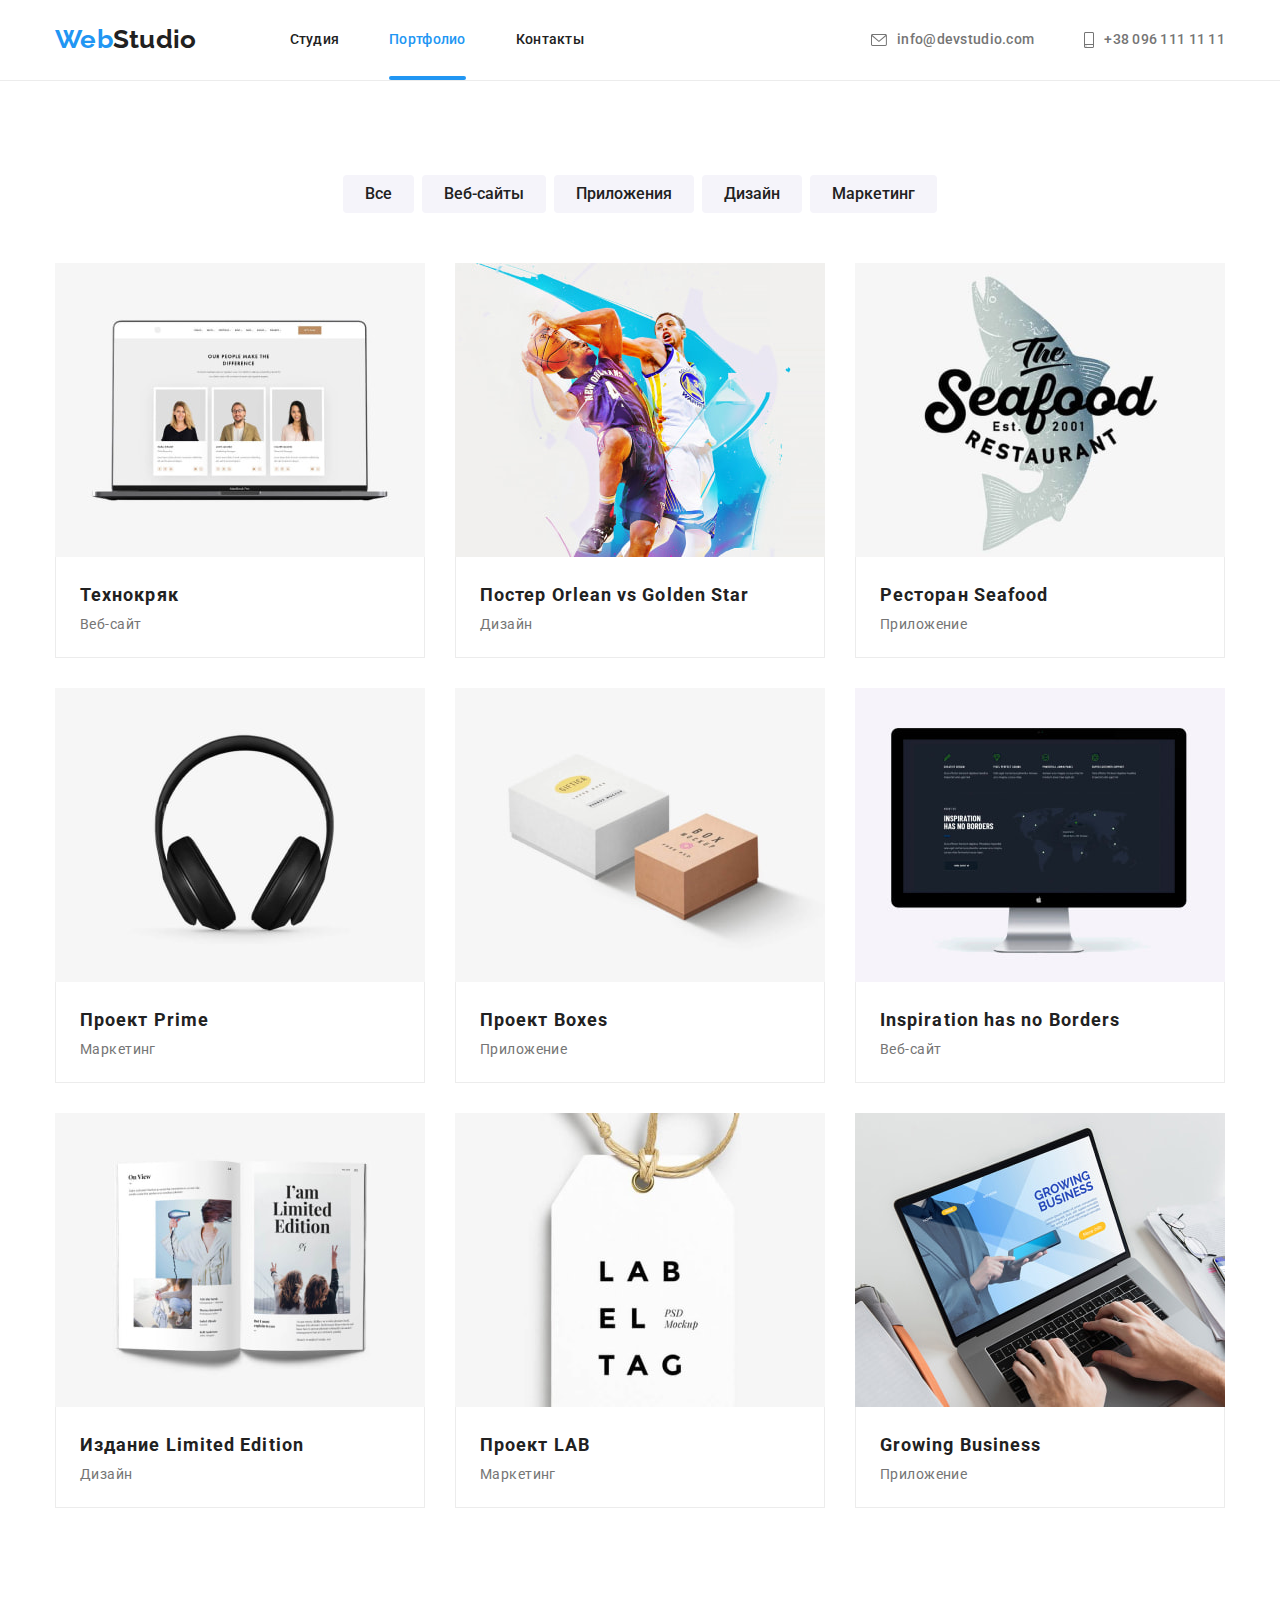
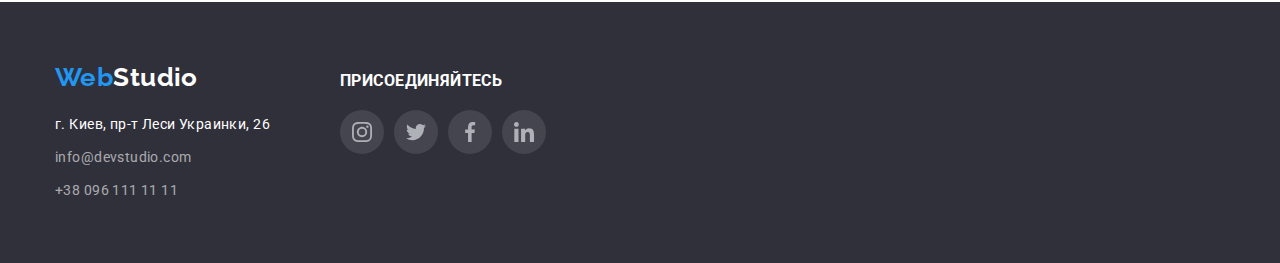
==== portfolio.html @ 41414806 "первоначальная фиксация" ====
<!DOCTYPE html>
<html lang="ru">
  <head>
    <meta charset="UTF-8" />
    <meta http-equiv="X-UA-Compatible" content="IE=edge" />
    <meta name="viewport" content="width=device-width, initial-scale=1.0" />
    <title>Студия</title>
    <!-- шрифты -->
    <link rel="preconnect" href="https://fonts.googleapis.com" />
    <link rel="preconnect" href="https://fonts.gstatic.com" crossorigin />
    <link
      href="https://fonts.googleapis.com/css2?family=Raleway:wght@700&family=Roboto:ital,wght@0,400;0,500;0,700;1,900&display=swap"
      rel="stylesheet"
    />
    <!-- нормализатор -->
    <link
      rel="stylesheet"
      href="https://cdn.jsdelivr.net/npm/modern-normalize@1.1.0/modern-normalize.min.css"
    />
    <!-- css  -->
    <link rel="stylesheet" href="./css/styles.css" />
  </head>
  <body>
    <header class="header">
      <div class="container header-container">
        <!--Основная навигация-->
        <a href="" class="header-link logo"
          >Web<span class="logo-primary">Studio</span></a
        >

        <nav>
          <!--Ссылки на другие страницы или секции текущей страницы -->
          <ul class="header-nav-site list">
            <li class="header-nav">
              <a class="header-link link effect" href="./index.html">Студия</a>
            </li>
            <li class="header-nav">
              <a class="header-link link current effect" href="./portfolio.html"
                >Портфолио</a
              >
            </li>
            <li class="header-nav">
              <a class="header-link link effect" href="">Контакты</a>
            </li>
          </ul>
        </nav>

        <ul class="header-contact-site list">
          <li class="header-contact">
            <a href="mailto:info@devstudio.com" class="header-link link">
              <svg class="icon-contact" width="16" height="12">
                <use href="/images/symbol-defs-all.svg#icon-envelope"></use>
              </svg>
              info@devstudio.com
            </a>
          </li>
          <li class="header-contact">
            <a href="tel:+380961111111" class="header-link link">
              <svg class="icon-contact" width="10" height="16">
                <use href="/images/symbol-defs-all.svg#icon-smartphone"></use>
              </svg>
              +38 096 111 11 11
            </a>
          </li>
        </ul>
      </div>
    </header>

    <main>
      <h1 class="portfolio">Портфолио</h1>

      <!--Фильтр на странице списком кнопок-->
      <section class="portfolio-benefits">
        <div class="container">
          <ul class="portfolio-btn-filter list">
            <li class="portfolio-btn-wrapper">
              <button type="button" class="portfolio-btn">Все</button>
            </li>
            <li class="portfolio-btn-wrapper">
              <button type="button" class="portfolio-btn">Веб-сайты</button>
            </li>
            <li class="portfolio-btn-wrapper">
              <button type="button" class="portfolio-btn">Приложения</button>
            </li>
            <li class="portfolio-btn-wrapper">
              <button type="button" class="portfolio-btn">Дизайн</button>
            </li>
            <li class="portfolio-btn-wrapper">
              <button type="button" class="portfolio-btn">Маркетинг</button>
            </li>
          </ul>

          <!--Примеры работ-->
          <h2 hidden>Примеры работ</h2>
          <ul class="portfolio-benefits-wrapper list">
            <li class="portfolio-exemple">
             <!--test overlay--> 
                <div class="portfolio-tumb">
              <a href="" class="portfolio-shadows link">
                  <div class="portfolio-box">
                <img
                  class="img"
                  src="./images/portfolio1.jpg"
                  alt="3 карточки с людьми на мониторе ноутбука"
                  width="370"
                  height="294"
                />
                  <div class="portfolio-box-text"><p class="cards-overlay">Ресурс предлагает комплексные предложения с разным уровнем функционала и сервисов. Все это позволит посетителю получить
                  исчерпывающие сведения о компании или частном лице.</p></div>
              </div>
                  
               <div class="portfolio-benefits-cards">
                  <h3 class="portfolio-benefits-title">Технокряк</h3>
                  <p class="portfolio-benefits-txt">Веб-сайт</p>
                </div>
              </a>
            </div>
            </li>
            <!--and test--> 
            <li class="portfolio-exemple">
              <div class="portfolio-tumb">
              <a href="" class="portfolio-shadows link">
                <div class="portfolio-box">
                <img
                  class="img"
                  src="./images/portfolio2.jpg"
                  alt="Два баскетболиста с мячем"
                  width="370"
                  height="294"
                />
                <div class="portfolio-box-text">
                  <p class="cards-overlay">Ресурс предлагает комплексные предложения с разным уровнем функционала и сервисов. Все это
                    позволит посетителю получить
                    исчерпывающие сведения о компании или частном лице.</p>
                </div>
                </div>
                <div class="portfolio-benefits-cards">
                  <h3 class="portfolio-benefits-title">
                    Постер <span lang="en"> Orlean vs Golden Star</span>
                  </h3>
                  <p class="portfolio-benefits-txt">Дизайн</p>
                </div>
              </a>
              </div>
            </li>
            <li class="portfolio-exemple"><div class="portfolio-tumb">
              <a href="" class="portfolio-shadows link">
                <div class="portfolio-box">
                <img
                  class="img"
                  src="./images/portfolio3.jpg"
                  alt="Постер ресторана"
                  width="370"
                  height="294"
                />
                <div class="portfolio-box-text">
                  <p class="cards-overlay">Ресурс предлагает комплексные предложения с разным уровнем функционала и сервисов. Все это
                    позволит посетителю получить
                    исчерпывающие сведения о компании или частном лице.</p>
                </div>
                </div>
                <div class="portfolio-benefits-cards">
                  <h3 class="portfolio-benefits-title">
                    Ресторан <span lang="en">Seafood</span>
                  </h3>
                  <p class="portfolio-benefits-txt">Приложение</p>
                </div>
              </a>
              </div>
            </li>
            <li class="portfolio-exemple">
              <div class="portfolio-tumb">
              <a href="" class="portfolio-shadows link">
                <div class="portfolio-box">
                <img
                  class="img"
                  src="./images/portfolio4.jpg"
                  alt="Наушники"
                  width="370"
                  height="294"
                />
                <div class="portfolio-box-text">
                  <p class="cards-overlay">Ресурс предлагает комплексные предложения с разным уровнем функционала и сервисов. Все это
                    позволит посетителю получить
                    исчерпывающие сведения о компании или частном лице.</p>
                </div>
                </div>
                <div class="portfolio-benefits-cards">
                  <h3 class="portfolio-benefits-title">
                    Проект <span lang="en">Prime</span>
                  </h3>
                  <p class="portfolio-benefits-txt">Маркетинг</p>
                </div>
              </a>
              </div>
            </li>
            <li class="portfolio-exemple">
              <div class="portfolio-tumb">
              <a href="" class="portfolio-shadows link">
                <div class="portfolio-box">
                <img
                  class="img"
                  src="./images/portfolio5.jpg"
                  alt="Две коробочки"
                  width="370"
                  height="294"
                />
                <div class="portfolio-box-text">
                  <p class="cards-overlay">Ресурс предлагает комплексные предложения с разным уровнем функционала и сервисов. Все это
                    позволит посетителю получить
                    исчерпывающие сведения о компании или частном лице.</p></div>
                </div>
                
                <div class="portfolio-benefits-cards">
                  <h3 class="portfolio-benefits-title">
                    Проект <span lang="en">Boxes</span>
                  </h3>
                  <p class="portfolio-benefits-txt">Приложение</p>
                </div>
              </a>
              </div>
            </li>
            <li class="portfolio-exemple">
              <div class="portfolio-tumb">
              <a href="" class="portfolio-shadows link">
                <div class="portfolio-box">
                <img
                  class="img"
                  src="./images/portfolio6.jpg"
                  alt="Изображение на мониторе"
                  width="370"
                  height="294"
                />
                <div class="portfolio-box-text">
                  <p class="cards-overlay">Ресурс предлагает комплексные предложения с разным уровнем функционала и сервисов. Все это
                    позволит посетителю получить
                    исчерпывающие сведения о компании или частном лице.</p></div>
                </div>
                
                <div class="portfolio-benefits-cards">
                  <h3 class="portfolio-benefits-title">
                    <span lang="eu">Inspiration has no Borders</span>
                  </h3>
                  <p class="portfolio-benefits-txt">Веб-сайт</p>
                </div>
              </a>
              </div>
            </li>
            <li class="portfolio-exemple">
              <div class="portfolio-tumb">
              <a href="" class="portfolio-shadows link">
                <div class="portfolio-box">
                <img
                  class="img"
                  src="./images/portfolio7.jpg"
                  alt="Открытый журнал"
                  width="370"
                  height="294"
                />
                <div class="portfolio-box-text">
                  <p class="cards-overlay">Ресурс предлагает комплексные предложения с разным уровнем функционала и сервисов. Все это
                    позволит посетителю получить
                    исчерпывающие сведения о компании или частном лице.</p></div>
                </div>
                
                <div class="portfolio-benefits-cards">
                  <h3 class="portfolio-benefits-title">
                    Издание <span lang="en">Limited Edition</span>
                  </h3>
                  <p class="portfolio-benefits-txt">Дизайн</p>
                </div>
              </a>
              </div>
            </li>
            <li class="portfolio-exemple">
              <div class="portfolio-tumb">
              <a href="" class="portfolio-shadows link">
                <div class="portfolio-box">
                <img
                  class="img"
                  src="./images/portfolio8.jpg"
                  alt="Бирка с надписью"
                  width="370"
                  height="294"
                />
                <div class="portfolio-box-text">
                  <p class="cards-overlay">Ресурс предлагает комплексные предложения с разным уровнем функционала и сервисов. Все это
                    позволит посетителю получить
                    исчерпывающие сведения о компании или частном лице.</p></div>
                </div>
               
                <div class="portfolio-benefits-cards">
                  <h3 class="portfolio-benefits-title">
                    Проект <span lang="en">LAB</span>
                  </h3>
                  <p class="portfolio-benefits-txt">Маркетинг</p>
                </div>
              </a>
              </div>
            </li>
            <li class="portfolio-exemple">
              <div class="portfolio-tumb">
              <a href="" class="portfolio-shadows link">
                <div class="portfolio-box">
                <img
                  class="img"
                  src="./images/portfolio9.jpg"
                  alt="Открытый ноутбук с приложением Growing Business"
                  width="370"
                  height="294"
                />
                <div class="portfolio-box-text">
                  <p class="cards-overlay">Ресурс предлагает комплексные предложения с разным уровнем функционала и сервисов. Все это
                    позволит посетителю получить
                    исчерпывающие сведения о компании или частном лице.</p>
                </div>
                </div>
                <div class="portfolio-benefits-cards">
                  <h3 class="portfolio-benefits-title">
                    <span lang="en">Growing Business</span>
                  </h3>
                  <p class="portfolio-benefits-txt">Приложение</p>
                </div>
              </a>
              </div>
            </li>
          </ul>
        </div>
      </section>
    </main>
    <!--Футер-->
    <footer class="footer">
      <div class="container list-footer">
        <div class="footer-wrapper">
          <!--Логотип адрес-->
          <a href="" class="logo footer-logo-wrapper"
            >Web<span class="logo-secondary">Studio</span>
          </a>
          <address class="footer-adress">
            г. Киев, пр-т Леси Украинки, 26
          </address>
          <!--Мыло телефон-->
          <ul class="footer-contact list">
            <li class="footer-contact-wrapper">
              <a href="mailto:info@devstudio.com" class="link"
                >info@devstudio.com</a
              >
            </li>
            <li class="footer-contact-wrapper">
              <a href="tel:+380961111111" class="link">+38 096 111 11 11</a>
            </li>
          </ul>
        </div>
        <div class="footer-wrapper-icon">
          <h3 class="footer-title">присоединяйтесь</h3>
          <ul class="items list">
            <li class="items-item">
              <a class="items-link link" href=""
                ><svg class="items-icon" width="20px" height="20px">
                  <use href="./images/symbol-defs-all.svg#icon-instagram"></use>
                </svg>
              </a>
            </li>
            <li class="items-item">
              <a class="items-link link" href=""
                ><svg class="items-icon" width="20px" height="20px">
                  <use href="./images/symbol-defs-all.svg#icon-twitter"></use>
                </svg>
              </a>
            </li>
            <li class="items-item">
              <a class="items-link link" href=""
                ><svg class="items-icon" width="20px" height="20px">
                  <use href="./images/symbol-defs-all.svg#icon-facebook"></use>
                </svg>
              </a>
            </li>
            <li class="items-item">
              <a class="items-link link" href=""
                ><svg class="items-icon" width="20px" height="20px">
                  <use href="./images/symbol-defs-all.svg#icon-linkedin"></use>
                </svg>
              </a>
            </li>
          </ul>
        </div>
      </div>
    </footer>
  </body>
</html>
---- css/styles.css ----
/* палитра цветов */
:root {
  --accent-color: #2196f3;
  --accent-color-hover: #188ce8;
  --color-background-overlay: rgba(33, 150, 243, 0.9);
  --title-color: #212121;
  --hero-overlay: rgba(47, 48, 58, 0.4);
  --txt-color: #757575;
  --header-bg: #c4c4c4;
  --header-hero-color: #fff;
  --header-line-color: #ececec;
  --background-hero-footer: #2f303a;
  --background-btn-filter: #f5f4fa;
  --icon-items-color: #afb1b8;
  --footer-contact: rgba(255, 255, 255, 0.6);
  --footer-bg-icon: rgba(255, 255, 255, 0.1);
  --animation: 250ms cubic-bezier(0.4, 0, 0.2, 1);
  --box-shadow-btn: 0px 3px 1px rgba(0, 0, 0, 0.1),
    0px 1px 2px rgba(0, 0, 0, 0.08), 0px 2px 2px rgba(0, 0, 0, 0.12);
  --box-shadow-cards: 0px 1px 1px rgba(0, 0, 0, 0.12),
    0px 4px 4px rgba(0, 0, 0, 0.06), 1px 4px 6px rgba(0, 0, 0, 0.16);
}

body {
  color: var(--txt-color);
  font-family: roboto, sans-serif;
  font-size: 14px;
  line-height: 1.71;
  letter-spacing: 0.03em;
}

/* правильное скрытие заголовка */
.portfolio,
.hidden-h {
  position: absolute;
  width: 1px;
  height: 1px;
  margin: -1px;
  border: 0;
  padding: 0;

  white-space: nowrap;
  clip-path: inset(100%);
  clip: rect(0 0 0 0);
  overflow: hidden;
}

/* сброс стилей для ссылок */
.link {
  text-decoration: none;
  color: inherit;
}

/* скрытие маркера списка, сброс отступов для списков */
.list {
  list-style: none;
}

/* сброс для заголовков */
h1,
h2,
h3,
h4,
h5,
h6,
p,
ul {
  margin-top: 0;
  margin-bottom: 0;
}
ul {
  padding-inline-start: 0px;
}

h1 :last-child,
h2 :last-child,
h3 :last-child,
h4 :last-child,
p :last-child {
  margin-bottom: 0;
}

/* делаем картинки из строчных в блочные
заполнение 100% */
img {
  display: block;
  max-width: 100%;
}

.container {
  width: 1200px;
  padding-left: 15px;
  padding-right: 15px;
  margin-right: auto;
  margin-left: auto;
}

/* размеры шрифта навигация контакты */
.header {
  font-weight: 500;
  letter-spacing: 0.02em;

  border-bottom: 1px solid var(--header-line-color);
}

.header-container {
  display: flex;
  align-items: center;
}

.header-contact-site {
  display: flex;
  align-items: center;
  margin-left: auto;
}
/* расстояние между мылом и тел */
.header-contact {
  margin-right: 50px;
}

/* растояние между иконками и kонтаkтами
 цвет иконки */
.icon-contact {
  margin-right: 10px;
  fill: currentColor;
}

.header-contact:last-child,
.header-nav:last-child {
  margin: 0;
}

/* увеличение кликкабельной области */
.header-link {
  padding-top: 24px;
  padding-bottom: 25px;

  /* test */
  /* border-bottom: 5px solid #f44336; */
}
/* мыло тел в строку */
.header-link.link {
  display: flex;
  align-items: center;
  /* компенсация падинга навигации футер */
  padding-top: 28px;
  padding-bottom: 28px;
}

.header-nav {
  margin-right: 50px;
  position: relative;
}

.header-nav-site {
  display: flex;
}

.header-nav-site .link {
  color: var(--title-color);
  /* переход */
  transition: color var(--animation);
}

.header-nav-site a:hover,
.header-nav-site a:focus {
  color: var(--accent-color);
}

/* полоска в хедере */
.effect {
  position: relative;
}

.effect::after {
  content: "";
  width: 100%;
  height: 4px;
  position: absolute;
  bottom: 0px;
  background: var(--accent-color);
  border-radius: 2px;
  /* переход */
  transform: scaleX(0);
  transition: var(--animation);
}

.effect:hover::after {
  transform: scaleX(1);
}
/* текущаяя страница в хедере цвет */
.link.current {
  color: var(--accent-color);
}

/* текущаяя страница полоска в хедере */
.effect.link.current::after {
  transform: scaleX(1);
}

.header-contact a.link {
  color: var(--txt-color);
  /* переход */
  transition: color var(--animation);
}

.header-contact a:hover,
.header-contact a:focus {
  color: var(--accent-color);
}

.logo {
  color: var(--accent-color);
  text-decoration: none;
  font-family: Raleway;
  font-weight: 700;
  font-size: 26px;
  line-height: 1.19;

  margin-right: 93px;
}

.logo-secondary {
  color: var(--header-hero-color);
}

.logo-primary {
  color: var(--title-color);
}

.hero {
  max-width: 1600px;
  background-color: var(--header-bg);
  background-repeat: no-repeat;
  background-position: center;
  background-image: radial-gradient(
      at center,
      var(--hero-overlay),
      var(--hero-overlay)
    ),
    url(../images/img-hero.jpg);

  color: var(--header-hero-color);

  padding-top: 200px;
  padding-bottom: 200px;
  text-align: center;
  margin-left: auto;
  margin-right: auto;
}

.hero-title {
  font-weight: 900;
  font-size: 44px;
  line-height: 1.36;
  letter-spacing: 0.06em;
  text-transform: uppercase;

  margin-bottom: 30px;
}

.hero-button-btn {
  background: var(--accent-color);
  color: var(--header-hero-color);
  font-family: inherit;
  font-weight: 700;
  font-size: 16px;
  line-height: 1.87;

  padding: 10px 32px;
  align-items: center;
  text-align: center;
  letter-spacing: 0.06em;
  cursor: pointer;
  border: none;
  box-shadow: 0px 4px 4px rgba(0, 0, 0, 0.15);
  border-radius: 4px;
}

.hero-button-btn:hover,
.hero-button-btn:focus {
  background: var(--accent-color-hover);
}

.hero-button-btn:active {
  box-shadow: inset 0px 4px 4px rgba(0, 0, 0, 0.15);
}

.benefits-title {
  font-weight: 700;
  line-height: 1.14;
  text-transform: uppercase;
  color: var(--title-color);

  margin-bottom: 10px;
}

.benefits {
  padding-top: 94px;
}
/* размещение иконок герой*/
.benefits-wrapper,
.clients-wrapper {
  display: flex;
}

.benefits-wrapper-benefits {
  margin-bottom: 30px;
  display: flex;
  min-height: 120px;
  justify-content: center;
  align-items: center;

  background-color: var(--background-btn-filter);
  border-radius: 4px;
}

/* отступ между колонами */
.benefits-column {
  margin-right: 30px;
}

/* выбор крайних элементов */
.benefits-column:last-child {
  margin-right: 0;
}

.userpic {
  background-color: var(--background-btn-filter);

  padding-top: 94px;
  padding-bottom: 94px;
}

.userpic-line {
  display: flex;
}

.userpic-wrapper:first-child {
  margin: 0;
}

.userpic-wrapper {
  margin-left: 30px;
  background-color: var(--header-hero-color);

  box-shadow: 0px 1px 3px rgba(0, 0, 0, 0.12), 0px 1px 1px rgba(0, 0, 0, 0.14),
    0px 2px 1px rgba(0, 0, 0, 0.2);
  border-radius: 0px 0px 4px 4px;
}

.userpic-name {
  font-weight: 500;
  font-size: 16px;
  line-height: 1.19;
  color: var(--title-color);

  text-align: center;
}

.userpic-wrapper-txt {
  padding-top: 30px;
  padding-bottom: 30px;
}

.userpic-txt {
  text-align: center;
  margin-bottom: 16px;
}

.h2-title {
  font-weight: 700;
  font-size: 36px;
  line-height: 1.17;
  text-align: center;
  color: var(--title-color);

  margin-bottom: 50px;
}
/* блок иконки соцсетей */
/* позицианирование иконок */
.items {
  display: flex;
  justify-content: center;
}
/* иконки блочные, размеры их */
.items-item {
  height: 44px;
  width: 44px;
  margin-right: 10px;
}

/* убираем крайний отступ */
.items-item:last-child {
  margin-right: 0;
}

/* центрирование иконок */
.items-link {
  display: flex;
  border-radius: 50%;
  background-color: var(--header-hero-color);
  height: inherit;
  align-items: center;
  justify-content: center;
  fill: var(--icon-items-color);
  /* переход */
  transition: color var(--animation), background-color var(--animation);
}
/* форматирование для футера */
.footer .items-link {
  background-color: var(--footer-bg-icon);
  /* переход */
  transition: color var(--animation), background-color var(--animation);
}

/* изменение цвета иконок */
.items-link:hover,
.items-link:focus {
  background-color: var(--accent-color);
  color: var(--header-hero-color);
  fill: currentColor;
}
/* конец блока иконок соцсетей */

.clients {
  padding-top: 94px;
  padding-bottom: 94px;
}

/* иконки блочные, размеры их */
.clients-list {
  width: 170px;
  height: 92px;
}

/* размещение иконок наши клиенты */
.clients-wrapper {
  fill: var(--icon-items-color);
  justify-content: space-between;
}

/* иконки блочные, расположение их */
.clients-item {
  display: flex;
  align-items: center;
  justify-content: center;
  width: 100%;
  height: 100%;

  fill: var(--icon-items-color);
  border: 1px solid #afb1b8;
  box-sizing: border-box;
  border-radius: 4px;
  /* переход */
  transition: fill var(--animation), border var(--animation);
}

.clients-item:hover,
.clients-item:focus {
  background-color: var(--header-hero-color);
  color: var(--accent-color);
  border: var(--accent-color) 1px solid;
  fill: currentColor;
}

.example {
  padding-top: 94px;
  padding-bottom: 94px;
}

.example-wrapper {
  display: flex;
}

.exemple-img:first-child {
  margin: 0;
}

.exemple-img {
  margin-left: 30px;
}

.footer {
  background-color: var(--background-hero-footer);
  color: var(--header-hero-color);

  padding-top: 60px;
  padding-bottom: 60px;
}

.footer-adress {
  font-style: normal;
  margin-bottom: 9px;
}

.footer-contact a.link {
  color: var(--footer-contact);
  transition: color var(--animation);
}

.footer-contact a.link:hover,
.footer-contact a.link:focus {
  color: var(--accent-color);
}

.footer-contact-wrapper:last-child {
  margin: 0;
}

.footer-contact-wrapper {
  margin-bottom: 9px;
}

.footer-logo-wrapper {
  display: inline-block;
  margin-bottom: 20px;
  margin-right: 0;
}

.footer-title {
  font-weight: 700;
  line-height: 1.14;
  text-transform: uppercase;
  color: var(--header-hero-color);

  margin-bottom: 20px;
}

.list-footer.container {
  display: flex;
  align-items: baseline;
}

.footer-wrapper-icon {
  margin-left: 70px;
}

.portfolio-btn {
  background: var(--background-btn-filter);
  font-family: inherit;
  font-weight: 500;
  font-size: 16px;
  line-height: 1.63;
  text-align: center;
  color: var(--title-color);
  cursor: pointer;

  border: none;
  border-radius: 4px;
  padding-top: 6px;
  padding-right: 22px;
  padding-bottom: 6px;
  padding-left: 22px;
  /* переход */
  transition: color var(--animation), background var(--animation),
    box-shadow var(--animation);
}

.portfolio-benefits {
  padding-top: 94px;
  padding-bottom: 94px;
}

.portfolio-btn-filter {
  display: flex;
  justify-content: center;
  padding: 0;
  margin-bottom: 50px;
}

.portfolio-btn-wrapper {
  margin-left: 8px;
}

.portfolio-btn-wrapper:first-child {
  margin-left: 0;
}

.portfolio-benefits-wrapper {
  display: flex;
  flex-wrap: wrap;
  padding: 0;
}

.portfolio-btn:hover,
.portfolio-btn:focus {
  background: var(--accent-color);
  color: var(--header-hero-color);
  /* shadow-middle */
  box-shadow: var(--box-shadow-btn);
  border-radius: 4px;
}

.portfolio-benefits-cards {
  padding: 20px 24px;
  border-left: 1px solid var(--header-line-color);
  border-bottom: 1px solid var(--header-line-color);
  border-right: 1px solid var(--header-line-color);
}

.portfolio-benefits-title {
  font-weight: 700;
  font-size: 18px;
  line-height: 2;
  letter-spacing: 0.06em;
  color: var(--title-color);
}

.portfolio-exemple {
  margin-right: 30px;
  margin-bottom: 30px;
}

/* тень на карточке */
.portfolio-shadows:hover,
.portfolio-shadows:focus {
  display: block;
  box-shadow: var(--box-shadow-cards);
  /* переход */
  transition: box-shadow var(--animation);
}

.portfolio-exemple:nth-child(3n) {
  margin-right: 0;
}

.portfolio-exemple:nth-last-child(-n + 3) {
  margin-bottom: 0;
}
/* test overlay */
.portfolio-box {
  position: relative;
  /* обрезка за карочкой */
  overflow: hidden;
}

.portfolio-box::before {
  position: absolute;
  content: "";
  width: 100%;
  height: 100%;
  transform: translateY(101%);
  background: var(--color-background-overlay);
  /* анимация */
  transition: var(--animation);
}

/* анимация при ховере */
.portfolio-exemple:hover .portfolio-box::before,
.portfolio-exemple:hover .portfolio-box-text {
  transform: translateY(0%);
}

/* контейнер для текста на карточке */
.portfolio-box-text {
  content: "";
  position: absolute;
  width: 100%;
  height: 100%;
  top: 0%;
  left: 0%;
  transform: translateY(101%);
  color: var(--header-hero-color);
  /* анимация */
  transition: var(--animation);
}

/* позиционирование текста */
p.cards-overlay {
  width: 322px;
  height: 168px;
  margin-top: 63px;
  margin-left: 24px;
  font-size: 18px;
  /* test */
  /* border: 1px solid #f44336; */
}

/* модальное окно */
.backdrop {
  position: fixed;
  overflow: hidden;
  top: 0;
  left: 0;
  width: 100%;
  height: 100%;
  background-color: rgba(0, 0, 0, 0.2);

  /* анимация перехода */
  opacity: 1;
  visibility: visible;
  pointer-events: initial;

  transition: opacity var(--animation), visibility var(--animation);
}

.backdrop.is-hidden {
  opacity: 0;
  pointer-events: none;
  visibility: hidden;
}

.modal-wrapper {
  position: absolute;

  top: 50%;
  left: 50%;

  transform: translate(-50%, -50%);

  min-height: 528px;
  min-width: 571px;
  padding: 30px;

  /* цвет текста */
  color: var(--title-color);

  background: var(--header-hero-color);
  box-shadow: 0px 1px 3px rgba(0, 0, 0, 0.12), 0px 1px 1px rgba(0, 0, 0, 0.14),
    0px 2px 1px rgba(0, 0, 0, 0.2);
  border-radius: 4px;
}

.modal-btn {
  position: absolute;
  top: 8px;
  right: 8px;

  min-height: 30px;
  min-width: 30px;

  border: 0;
  padding: 0;
  background-color: rgba(0, 0, 0, 0);
  cursor: pointer;
}
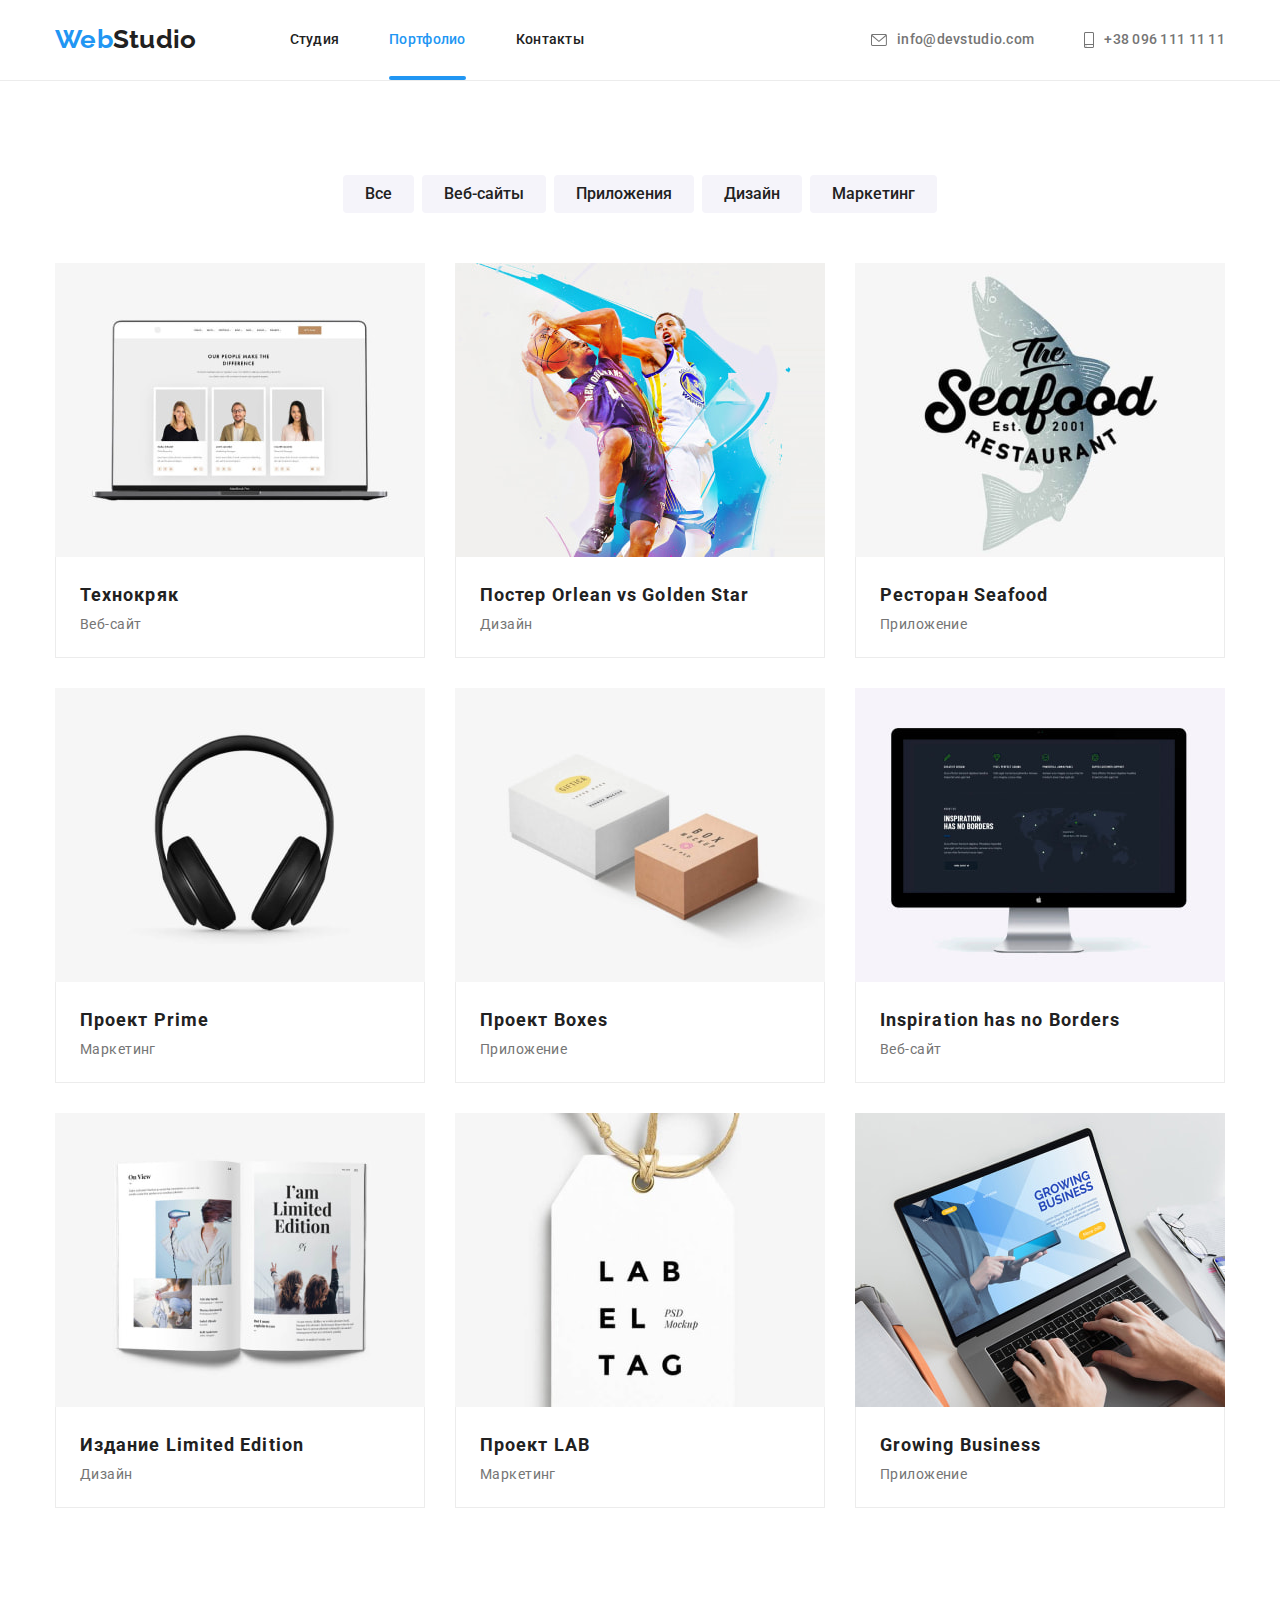
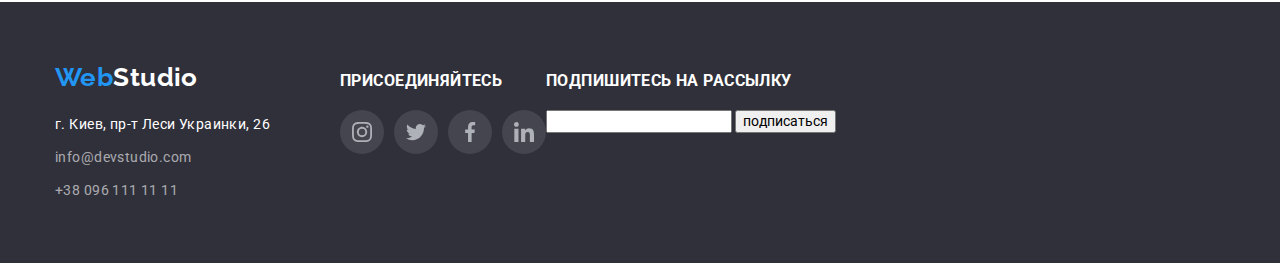
==== commit 849513a1: "работа над формой футере" ====
--- a/portfolio.html
+++ b/portfolio.html
@@ -94,234 +94,269 @@
           <h2 hidden>Примеры работ</h2>
           <ul class="portfolio-benefits-wrapper list">
             <li class="portfolio-exemple">
-             <!--test overlay--> 
-                <div class="portfolio-tumb">
-              <a href="" class="portfolio-shadows link">
-                  <div class="portfolio-box">
-                <img
-                  class="img"
-                  src="./images/portfolio1.jpg"
-                  alt="3 карточки с людьми на мониторе ноутбука"
-                  width="370"
-                  height="294"
-                />
-                  <div class="portfolio-box-text"><p class="cards-overlay">Ресурс предлагает комплексные предложения с разным уровнем функционала и сервисов. Все это позволит посетителю получить
-                  исчерпывающие сведения о компании или частном лице.</p></div>
-              </div>
-                  
-               <div class="portfolio-benefits-cards">
-                  <h3 class="portfolio-benefits-title">Технокряк</h3>
-                  <p class="portfolio-benefits-txt">Веб-сайт</p>
-                </div>
-              </a>
-            </div>
-            </li>
-            <!--and test--> 
-            <li class="portfolio-exemple">
-              <div class="portfolio-tumb">
-              <a href="" class="portfolio-shadows link">
-                <div class="portfolio-box">
-                <img
-                  class="img"
-                  src="./images/portfolio2.jpg"
-                  alt="Два баскетболиста с мячем"
-                  width="370"
-                  height="294"
-                />
-                <div class="portfolio-box-text">
-                  <p class="cards-overlay">Ресурс предлагает комплексные предложения с разным уровнем функционала и сервисов. Все это
-                    позволит посетителю получить
-                    исчерпывающие сведения о компании или частном лице.</p>
-                </div>
-                </div>
-                <div class="portfolio-benefits-cards">
-                  <h3 class="portfolio-benefits-title">
-                    Постер <span lang="en"> Orlean vs Golden Star</span>
-                  </h3>
-                  <p class="portfolio-benefits-txt">Дизайн</p>
-                </div>
-              </a>
-              </div>
-            </li>
-            <li class="portfolio-exemple"><div class="portfolio-tumb">
-              <a href="" class="portfolio-shadows link">
-                <div class="portfolio-box">
-                <img
-                  class="img"
-                  src="./images/portfolio3.jpg"
-                  alt="Постер ресторана"
-                  width="370"
-                  height="294"
-                />
-                <div class="portfolio-box-text">
-                  <p class="cards-overlay">Ресурс предлагает комплексные предложения с разным уровнем функционала и сервисов. Все это
-                    позволит посетителю получить
-                    исчерпывающие сведения о компании или частном лице.</p>
-                </div>
-                </div>
-                <div class="portfolio-benefits-cards">
-                  <h3 class="portfolio-benefits-title">
-                    Ресторан <span lang="en">Seafood</span>
-                  </h3>
-                  <p class="portfolio-benefits-txt">Приложение</p>
-                </div>
-              </a>
-              </div>
-            </li>
-            <li class="portfolio-exemple">
-              <div class="portfolio-tumb">
-              <a href="" class="portfolio-shadows link">
-                <div class="portfolio-box">
-                <img
-                  class="img"
-                  src="./images/portfolio4.jpg"
-                  alt="Наушники"
-                  width="370"
-                  height="294"
-                />
-                <div class="portfolio-box-text">
-                  <p class="cards-overlay">Ресурс предлагает комплексные предложения с разным уровнем функционала и сервисов. Все это
-                    позволит посетителю получить
-                    исчерпывающие сведения о компании или частном лице.</p>
-                </div>
-                </div>
-                <div class="portfolio-benefits-cards">
-                  <h3 class="portfolio-benefits-title">
-                    Проект <span lang="en">Prime</span>
-                  </h3>
-                  <p class="portfolio-benefits-txt">Маркетинг</p>
-                </div>
-              </a>
-              </div>
-            </li>
-            <li class="portfolio-exemple">
-              <div class="portfolio-tumb">
-              <a href="" class="portfolio-shadows link">
-                <div class="portfolio-box">
-                <img
-                  class="img"
-                  src="./images/portfolio5.jpg"
-                  alt="Две коробочки"
-                  width="370"
-                  height="294"
-                />
-                <div class="portfolio-box-text">
-                  <p class="cards-overlay">Ресурс предлагает комплексные предложения с разным уровнем функционала и сервисов. Все это
-                    позволит посетителю получить
-                    исчерпывающие сведения о компании или частном лице.</p></div>
-                </div>
-                
-                <div class="portfolio-benefits-cards">
-                  <h3 class="portfolio-benefits-title">
-                    Проект <span lang="en">Boxes</span>
-                  </h3>
-                  <p class="portfolio-benefits-txt">Приложение</p>
-                </div>
-              </a>
-              </div>
-            </li>
-            <li class="portfolio-exemple">
-              <div class="portfolio-tumb">
-              <a href="" class="portfolio-shadows link">
-                <div class="portfolio-box">
-                <img
-                  class="img"
-                  src="./images/portfolio6.jpg"
-                  alt="Изображение на мониторе"
-                  width="370"
-                  height="294"
-                />
-                <div class="portfolio-box-text">
-                  <p class="cards-overlay">Ресурс предлагает комплексные предложения с разным уровнем функционала и сервисов. Все это
-                    позволит посетителю получить
-                    исчерпывающие сведения о компании или частном лице.</p></div>
-                </div>
-                
-                <div class="portfolio-benefits-cards">
-                  <h3 class="portfolio-benefits-title">
-                    <span lang="eu">Inspiration has no Borders</span>
-                  </h3>
-                  <p class="portfolio-benefits-txt">Веб-сайт</p>
-                </div>
-              </a>
-              </div>
-            </li>
-            <li class="portfolio-exemple">
-              <div class="portfolio-tumb">
-              <a href="" class="portfolio-shadows link">
-                <div class="portfolio-box">
-                <img
-                  class="img"
-                  src="./images/portfolio7.jpg"
-                  alt="Открытый журнал"
-                  width="370"
-                  height="294"
-                />
-                <div class="portfolio-box-text">
-                  <p class="cards-overlay">Ресурс предлагает комплексные предложения с разным уровнем функционала и сервисов. Все это
-                    позволит посетителю получить
-                    исчерпывающие сведения о компании или частном лице.</p></div>
-                </div>
-                
-                <div class="portfolio-benefits-cards">
-                  <h3 class="portfolio-benefits-title">
-                    Издание <span lang="en">Limited Edition</span>
-                  </h3>
-                  <p class="portfolio-benefits-txt">Дизайн</p>
-                </div>
-              </a>
-              </div>
-            </li>
-            <li class="portfolio-exemple">
-              <div class="portfolio-tumb">
-              <a href="" class="portfolio-shadows link">
-                <div class="portfolio-box">
-                <img
-                  class="img"
-                  src="./images/portfolio8.jpg"
-                  alt="Бирка с надписью"
-                  width="370"
-                  height="294"
-                />
-                <div class="portfolio-box-text">
-                  <p class="cards-overlay">Ресурс предлагает комплексные предложения с разным уровнем функционала и сервисов. Все это
-                    позволит посетителю получить
-                    исчерпывающие сведения о компании или частном лице.</p></div>
-                </div>
-               
-                <div class="portfolio-benefits-cards">
-                  <h3 class="portfolio-benefits-title">
-                    Проект <span lang="en">LAB</span>
-                  </h3>
-                  <p class="portfolio-benefits-txt">Маркетинг</p>
-                </div>
-              </a>
-              </div>
-            </li>
-            <li class="portfolio-exemple">
-              <div class="portfolio-tumb">
-              <a href="" class="portfolio-shadows link">
-                <div class="portfolio-box">
-                <img
-                  class="img"
-                  src="./images/portfolio9.jpg"
-                  alt="Открытый ноутбук с приложением Growing Business"
-                  width="370"
-                  height="294"
-                />
-                <div class="portfolio-box-text">
-                  <p class="cards-overlay">Ресурс предлагает комплексные предложения с разным уровнем функционала и сервисов. Все это
-                    позволит посетителю получить
-                    исчерпывающие сведения о компании или частном лице.</p>
-                </div>
-                </div>
-                <div class="portfolio-benefits-cards">
-                  <h3 class="portfolio-benefits-title">
-                    <span lang="en">Growing Business</span>
-                  </h3>
-                  <p class="portfolio-benefits-txt">Приложение</p>
-                </div>
-              </a>
+              <!--test overlay-->
+              <div class="portfolio-tumb">
+                <a href="" class="portfolio-shadows link">
+                  <div class="portfolio-box">
+                    <img
+                      class="img"
+                      src="./images/portfolio1.jpg"
+                      alt="3 карточки с людьми на мониторе ноутбука"
+                      width="370"
+                      height="294"
+                    />
+                    <div class="portfolio-box-text">
+                      <p class="cards-overlay">
+                        Ресурс предлагает комплексные предложения с разным
+                        уровнем функционала и сервисов. Все это позволит
+                        посетителю получить исчерпывающие сведения о компании
+                        или частном лице.
+                      </p>
+                    </div>
+                  </div>
+
+                  <div class="portfolio-benefits-cards">
+                    <h3 class="portfolio-benefits-title">Технокряк</h3>
+                    <p class="portfolio-benefits-txt">Веб-сайт</p>
+                  </div>
+                </a>
+              </div>
+            </li>
+            <!--and test-->
+            <li class="portfolio-exemple">
+              <div class="portfolio-tumb">
+                <a href="" class="portfolio-shadows link">
+                  <div class="portfolio-box">
+                    <img
+                      class="img"
+                      src="./images/portfolio2.jpg"
+                      alt="Два баскетболиста с мячем"
+                      width="370"
+                      height="294"
+                    />
+                    <div class="portfolio-box-text">
+                      <p class="cards-overlay">
+                        Ресурс предлагает комплексные предложения с разным
+                        уровнем функционала и сервисов. Все это позволит
+                        посетителю получить исчерпывающие сведения о компании
+                        или частном лице.
+                      </p>
+                    </div>
+                  </div>
+                  <div class="portfolio-benefits-cards">
+                    <h3 class="portfolio-benefits-title">
+                      Постер <span lang="en"> Orlean vs Golden Star</span>
+                    </h3>
+                    <p class="portfolio-benefits-txt">Дизайн</p>
+                  </div>
+                </a>
+              </div>
+            </li>
+            <li class="portfolio-exemple">
+              <div class="portfolio-tumb">
+                <a href="" class="portfolio-shadows link">
+                  <div class="portfolio-box">
+                    <img
+                      class="img"
+                      src="./images/portfolio3.jpg"
+                      alt="Постер ресторана"
+                      width="370"
+                      height="294"
+                    />
+                    <div class="portfolio-box-text">
+                      <p class="cards-overlay">
+                        Ресурс предлагает комплексные предложения с разным
+                        уровнем функционала и сервисов. Все это позволит
+                        посетителю получить исчерпывающие сведения о компании
+                        или частном лице.
+                      </p>
+                    </div>
+                  </div>
+                  <div class="portfolio-benefits-cards">
+                    <h3 class="portfolio-benefits-title">
+                      Ресторан <span lang="en">Seafood</span>
+                    </h3>
+                    <p class="portfolio-benefits-txt">Приложение</p>
+                  </div>
+                </a>
+              </div>
+            </li>
+            <li class="portfolio-exemple">
+              <div class="portfolio-tumb">
+                <a href="" class="portfolio-shadows link">
+                  <div class="portfolio-box">
+                    <img
+                      class="img"
+                      src="./images/portfolio4.jpg"
+                      alt="Наушники"
+                      width="370"
+                      height="294"
+                    />
+                    <div class="portfolio-box-text">
+                      <p class="cards-overlay">
+                        Ресурс предлагает комплексные предложения с разным
+                        уровнем функционала и сервисов. Все это позволит
+                        посетителю получить исчерпывающие сведения о компании
+                        или частном лице.
+                      </p>
+                    </div>
+                  </div>
+                  <div class="portfolio-benefits-cards">
+                    <h3 class="portfolio-benefits-title">
+                      Проект <span lang="en">Prime</span>
+                    </h3>
+                    <p class="portfolio-benefits-txt">Маркетинг</p>
+                  </div>
+                </a>
+              </div>
+            </li>
+            <li class="portfolio-exemple">
+              <div class="portfolio-tumb">
+                <a href="" class="portfolio-shadows link">
+                  <div class="portfolio-box">
+                    <img
+                      class="img"
+                      src="./images/portfolio5.jpg"
+                      alt="Две коробочки"
+                      width="370"
+                      height="294"
+                    />
+                    <div class="portfolio-box-text">
+                      <p class="cards-overlay">
+                        Ресурс предлагает комплексные предложения с разным
+                        уровнем функционала и сервисов. Все это позволит
+                        посетителю получить исчерпывающие сведения о компании
+                        или частном лице.
+                      </p>
+                    </div>
+                  </div>
+
+                  <div class="portfolio-benefits-cards">
+                    <h3 class="portfolio-benefits-title">
+                      Проект <span lang="en">Boxes</span>
+                    </h3>
+                    <p class="portfolio-benefits-txt">Приложение</p>
+                  </div>
+                </a>
+              </div>
+            </li>
+            <li class="portfolio-exemple">
+              <div class="portfolio-tumb">
+                <a href="" class="portfolio-shadows link">
+                  <div class="portfolio-box">
+                    <img
+                      class="img"
+                      src="./images/portfolio6.jpg"
+                      alt="Изображение на мониторе"
+                      width="370"
+                      height="294"
+                    />
+                    <div class="portfolio-box-text">
+                      <p class="cards-overlay">
+                        Ресурс предлагает комплексные предложения с разным
+                        уровнем функционала и сервисов. Все это позволит
+                        посетителю получить исчерпывающие сведения о компании
+                        или частном лице.
+                      </p>
+                    </div>
+                  </div>
+
+                  <div class="portfolio-benefits-cards">
+                    <h3 class="portfolio-benefits-title">
+                      <span lang="eu">Inspiration has no Borders</span>
+                    </h3>
+                    <p class="portfolio-benefits-txt">Веб-сайт</p>
+                  </div>
+                </a>
+              </div>
+            </li>
+            <li class="portfolio-exemple">
+              <div class="portfolio-tumb">
+                <a href="" class="portfolio-shadows link">
+                  <div class="portfolio-box">
+                    <img
+                      class="img"
+                      src="./images/portfolio7.jpg"
+                      alt="Открытый журнал"
+                      width="370"
+                      height="294"
+                    />
+                    <div class="portfolio-box-text">
+                      <p class="cards-overlay">
+                        Ресурс предлагает комплексные предложения с разным
+                        уровнем функционала и сервисов. Все это позволит
+                        посетителю получить исчерпывающие сведения о компании
+                        или частном лице.
+                      </p>
+                    </div>
+                  </div>
+
+                  <div class="portfolio-benefits-cards">
+                    <h3 class="portfolio-benefits-title">
+                      Издание <span lang="en">Limited Edition</span>
+                    </h3>
+                    <p class="portfolio-benefits-txt">Дизайн</p>
+                  </div>
+                </a>
+              </div>
+            </li>
+            <li class="portfolio-exemple">
+              <div class="portfolio-tumb">
+                <a href="" class="portfolio-shadows link">
+                  <div class="portfolio-box">
+                    <img
+                      class="img"
+                      src="./images/portfolio8.jpg"
+                      alt="Бирка с надписью"
+                      width="370"
+                      height="294"
+                    />
+                    <div class="portfolio-box-text">
+                      <p class="cards-overlay">
+                        Ресурс предлагает комплексные предложения с разным
+                        уровнем функционала и сервисов. Все это позволит
+                        посетителю получить исчерпывающие сведения о компании
+                        или частном лице.
+                      </p>
+                    </div>
+                  </div>
+
+                  <div class="portfolio-benefits-cards">
+                    <h3 class="portfolio-benefits-title">
+                      Проект <span lang="en">LAB</span>
+                    </h3>
+                    <p class="portfolio-benefits-txt">Маркетинг</p>
+                  </div>
+                </a>
+              </div>
+            </li>
+            <li class="portfolio-exemple">
+              <div class="portfolio-tumb">
+                <a href="" class="portfolio-shadows link">
+                  <div class="portfolio-box">
+                    <img
+                      class="img"
+                      src="./images/portfolio9.jpg"
+                      alt="Открытый ноутбук с приложением Growing Business"
+                      width="370"
+                      height="294"
+                    />
+                    <div class="portfolio-box-text">
+                      <p class="cards-overlay">
+                        Ресурс предлагает комплексные предложения с разным
+                        уровнем функционала и сервисов. Все это позволит
+                        посетителю получить исчерпывающие сведения о компании
+                        или частном лице.
+                      </p>
+                    </div>
+                  </div>
+                  <div class="portfolio-benefits-cards">
+                    <h3 class="portfolio-benefits-title">
+                      <span lang="en">Growing Business</span>
+                    </h3>
+                    <p class="portfolio-benefits-txt">Приложение</p>
+                  </div>
+                </a>
               </div>
             </li>
           </ul>
@@ -384,6 +419,13 @@
             </li>
           </ul>
         </div>
+        <div class="footer-wrapper-form">
+          <h3 class="footer-title">подпишитесь на рассылку</h3>
+          <form>
+            <input type="email" />
+            <button type="submit">подписаться</button>
+          </form>
+        </div>
       </div>
     </footer>
   </body>
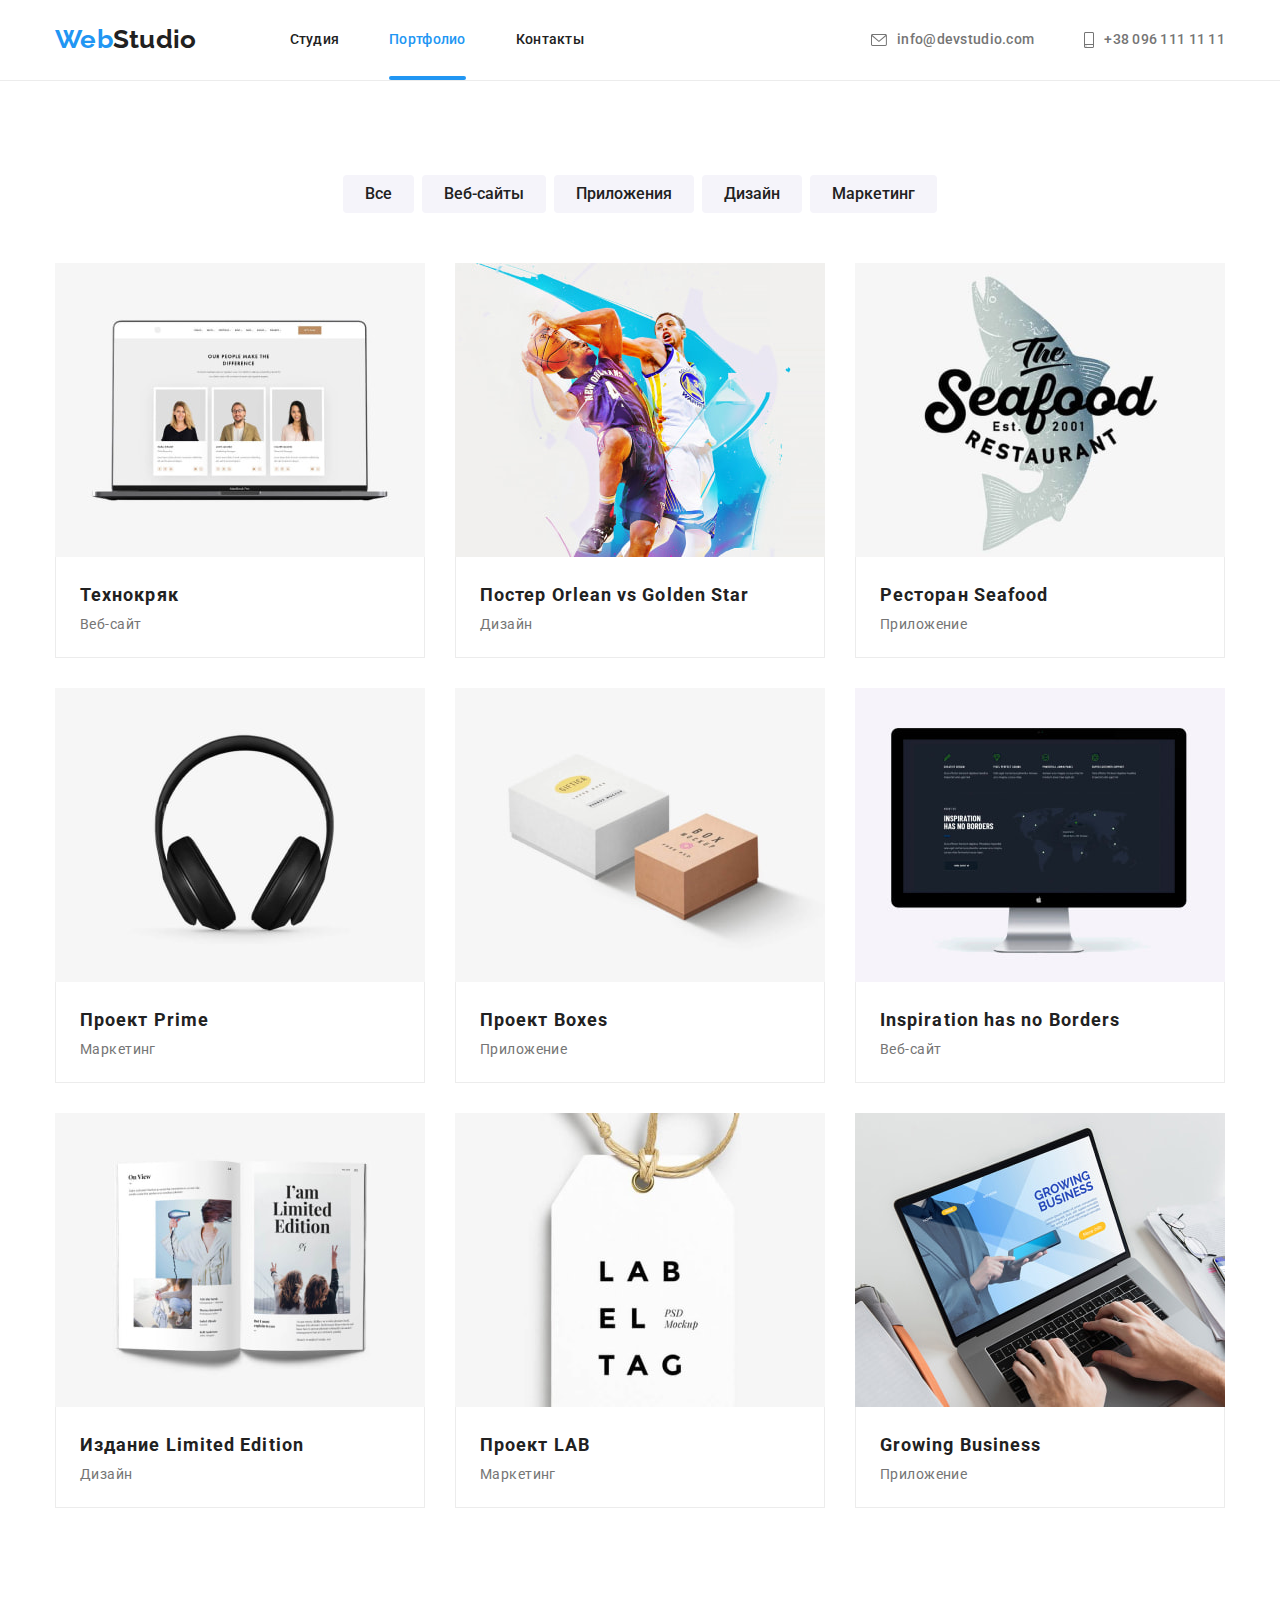
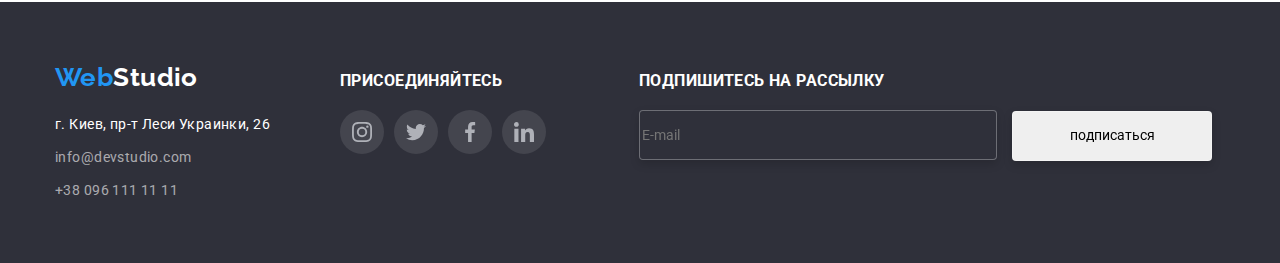
==== commit 4556985a: "работа над формой футере" ====
--- a/portfolio.html
+++ b/portfolio.html
@@ -422,8 +422,8 @@
         <div class="footer-wrapper-form">
           <h3 class="footer-title">подпишитесь на рассылку</h3>
           <form>
-            <input type="email" />
-            <button type="submit">подписаться</button>
+            <input class="footer-input" type="email" placeholder="E-mail" />
+            <button class="footer-btn" type="submit">подписаться</button>
           </form>
         </div>
       </div>
--- a/css/styles.css
+++ b/css/styles.css
@@ -536,6 +536,31 @@
   margin-left: 70px;
 }
 
+.footer-wrapper-form {
+  margin-left: 93px;
+}
+
+.footer-input {
+  width: 358px;
+  height: 50px;
+  border: 1px solid rgba(255, 255, 255, 0.3);
+  box-sizing: border-box;
+  filter: drop-shadow(0px 4px 4px rgba(0, 0, 0, 0.15));
+  border-radius: 4px;
+  background-color: var(--background-hero-footer);
+}
+
+.footer-btn {
+  width: 200px;
+  height: 50px;
+  margin-left: 12px;
+
+  border: 1px solid rgba(255, 255, 255, 0.3);
+  box-sizing: border-box;
+  filter: drop-shadow(0px 4px 4px rgba(0, 0, 0, 0.15));
+  border-radius: 4px;
+}
+
 .portfolio-btn {
   background: var(--background-btn-filter);
   font-family: inherit;
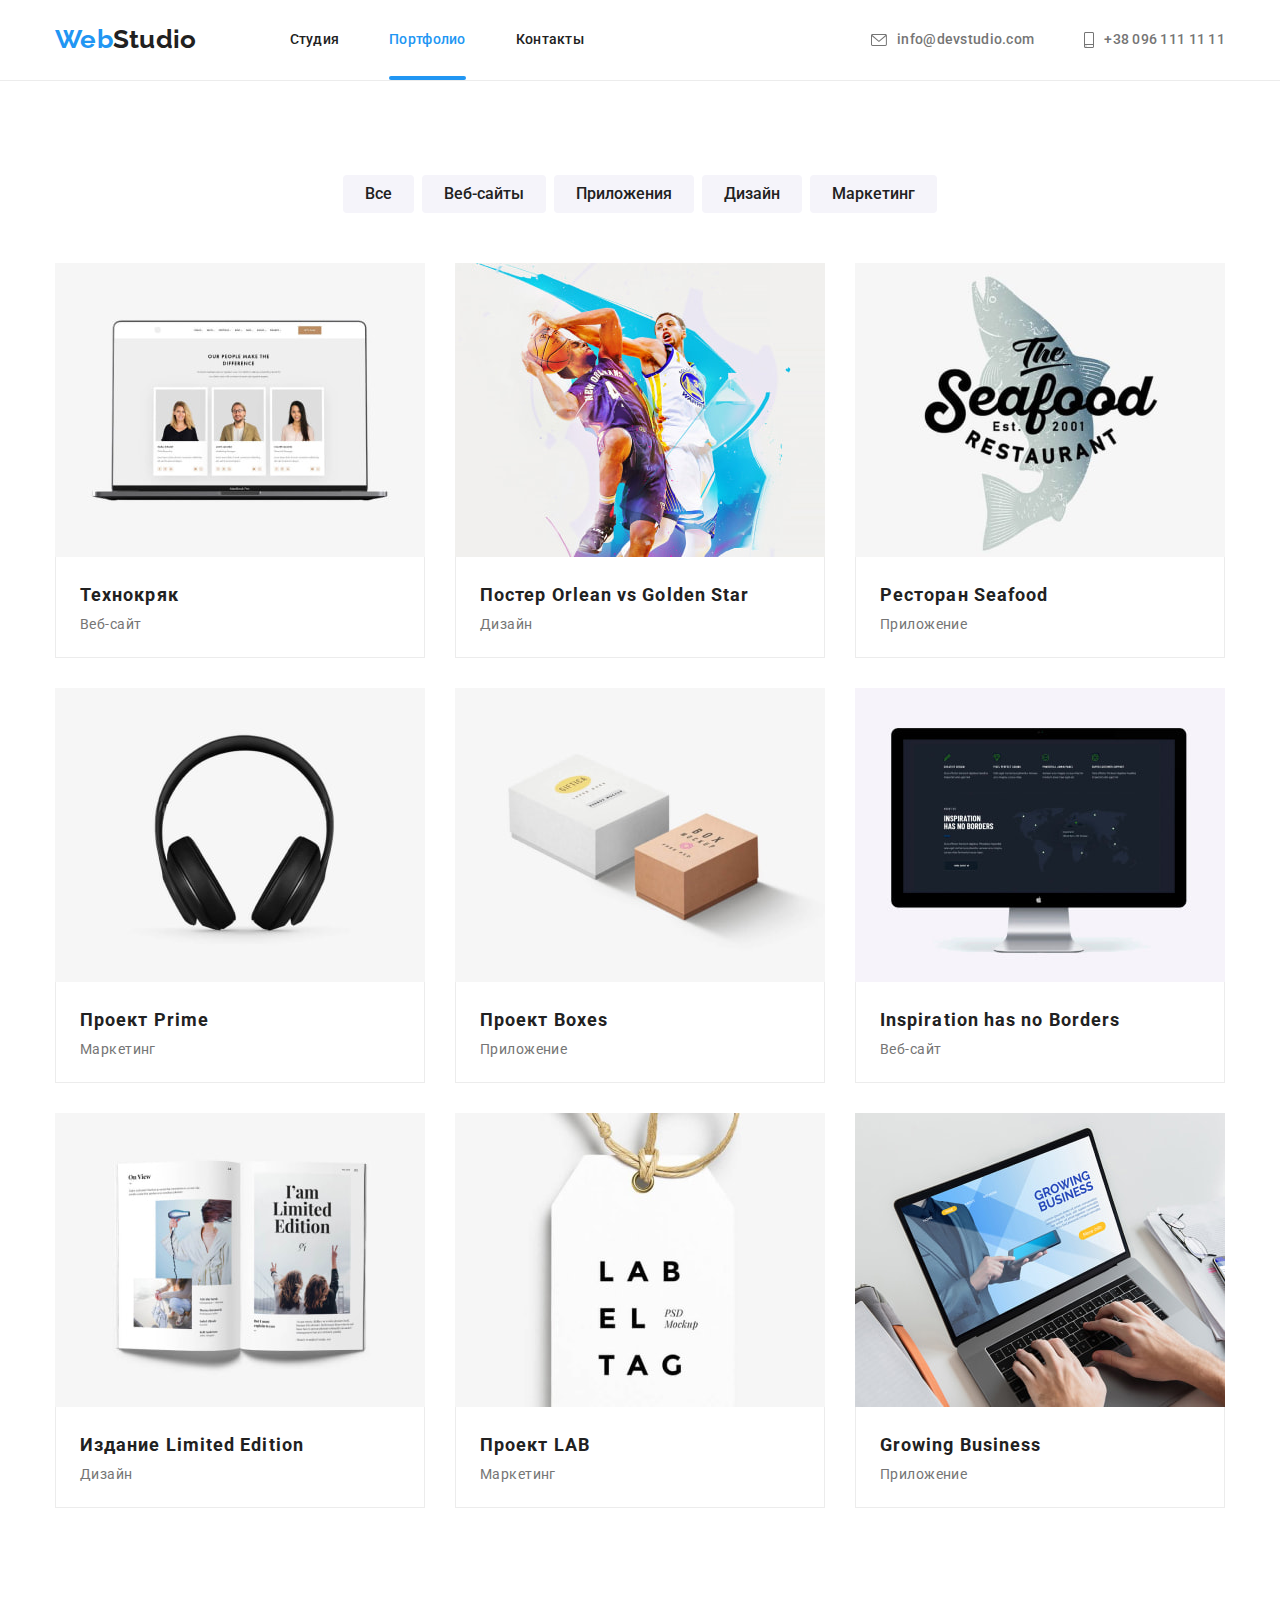
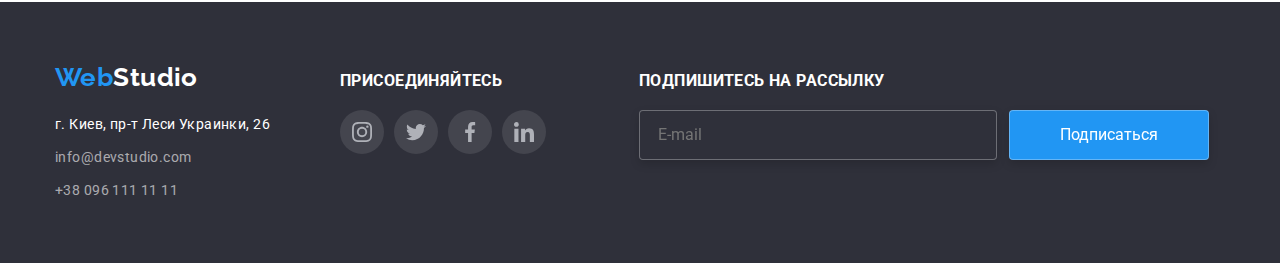
==== commit ccd531d4: "работа над формой футере" ====
--- a/portfolio.html
+++ b/portfolio.html
@@ -421,9 +421,9 @@
         </div>
         <div class="footer-wrapper-form">
           <h3 class="footer-title">подпишитесь на рассылку</h3>
-          <form>
+          <form class="footer-form">
             <input class="footer-input" type="email" placeholder="E-mail" />
-            <button class="footer-btn" type="submit">подписаться</button>
+            <button class="footer-btn" type="submit">Подписаться</button>
           </form>
         </div>
       </div>
--- a/css/styles.css
+++ b/css/styles.css
@@ -539,27 +539,45 @@
 .footer-wrapper-form {
   margin-left: 93px;
 }
+/* форматирование формы подписки футер начало */
+.footer-form {
+  display: flex;
+  height: 50px;
+
+  font-size: 16px;
+  line-height: 20px;
+}
+
+.footer-form input::placeholder {
+  padding-left: 16px;
+}
 
 .footer-input {
   width: 358px;
-  height: 50px;
   border: 1px solid rgba(255, 255, 255, 0.3);
-  box-sizing: border-box;
   filter: drop-shadow(0px 4px 4px rgba(0, 0, 0, 0.15));
   border-radius: 4px;
   background-color: var(--background-hero-footer);
 }
 
+/* .footer-input :focus-visible {
+  border-color: 5px solid rgba(250, 1, 1, 0.966);
+} */
+
 .footer-btn {
   width: 200px;
-  height: 50px;
   margin-left: 12px;
 
+  color: var(--header-hero-color);
+  background-color: var(--accent-color);
   border: 1px solid rgba(255, 255, 255, 0.3);
-  box-sizing: border-box;
   filter: drop-shadow(0px 4px 4px rgba(0, 0, 0, 0.15));
   border-radius: 4px;
-}
+
+  cursor: pointer;
+}
+
+/* форматирование формы подписки футер конец */
 
 .portfolio-btn {
   background: var(--background-btn-filter);
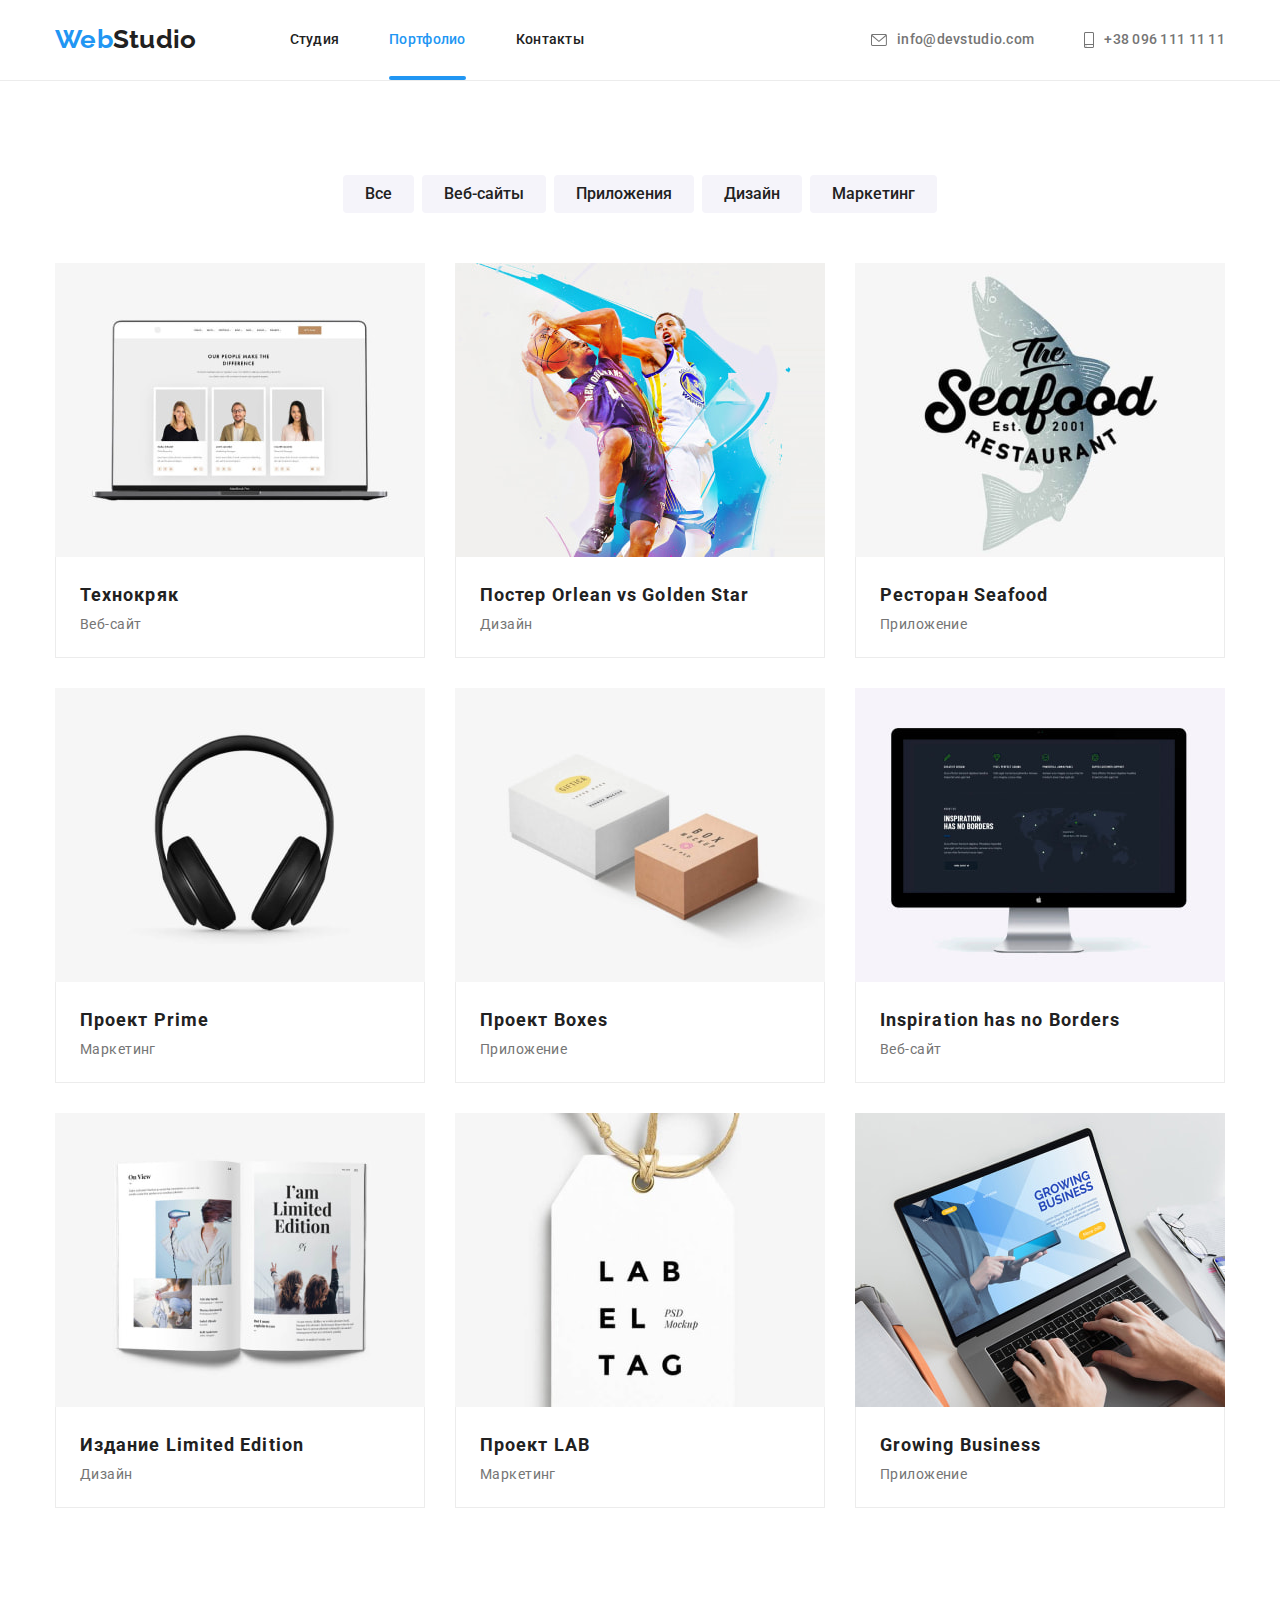
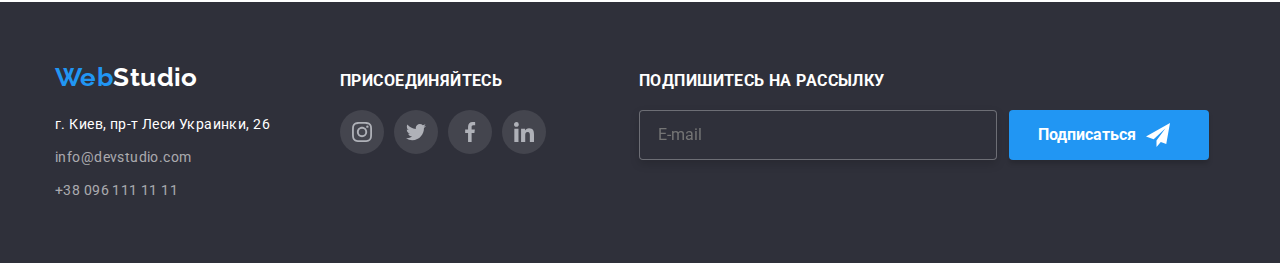
==== commit 3af8a43d: "формат футера svg spraite" ====
--- a/portfolio.html
+++ b/portfolio.html
@@ -423,7 +423,12 @@
           <h3 class="footer-title">подпишитесь на рассылку</h3>
           <form class="footer-form">
             <input class="footer-input" type="email" placeholder="E-mail" />
-            <button class="footer-btn" type="submit">Подписаться</button>
+            <button class="footer-btn" type="submit">
+              Подписаться
+              <svg class="footer-icon-telegram" width="24px" height="24px">
+                <use href="./images/symbol-defs-all.svg#icon-telegram"></use>
+              </svg>
+            </button>
           </form>
         </div>
       </div>
--- a/css/styles.css
+++ b/css/styles.css
@@ -19,6 +19,7 @@
     0px 1px 2px rgba(0, 0, 0, 0.08), 0px 2px 2px rgba(0, 0, 0, 0.12);
   --box-shadow-cards: 0px 1px 1px rgba(0, 0, 0, 0.12),
     0px 4px 4px rgba(0, 0, 0, 0.06), 1px 4px 6px rgba(0, 0, 0, 0.16);
+  --footer-btn-shadow: 0px 4px 4px rgba(0, 0, 0, 0.15);
 }
 
 body {
@@ -552,30 +553,55 @@
   padding-left: 16px;
 }
 
+.footer-form button:hover,
+.footer-form button:focus {
+  background-color: var(--accent-color-hover);
+}
+
 .footer-input {
   width: 358px;
   border: 1px solid rgba(255, 255, 255, 0.3);
   filter: drop-shadow(0px 4px 4px rgba(0, 0, 0, 0.15));
   border-radius: 4px;
+
+  color: var(--header-hero-color);
   background-color: var(--background-hero-footer);
 }
 
-/* .footer-input :focus-visible {
+/* .footer-form input:focus-visible {
   border-color: 5px solid rgba(250, 1, 1, 0.966);
 } */
 
 .footer-btn {
   width: 200px;
   margin-left: 12px;
+  padding-left: 29px;
+
+  display: flex;
+  align-items: center;
+
+  font-family: roboto, bold;
+  font-weight: 700;
+  font-size: 16px;
+  line-height: 1.88;
 
   color: var(--header-hero-color);
   background-color: var(--accent-color);
-  border: 1px solid rgba(255, 255, 255, 0.3);
-  filter: drop-shadow(0px 4px 4px rgba(0, 0, 0, 0.15));
+  box-shadow: var(--footer-btn-shadow);
+
+  border: 1px solid var(--footer-form-border);
   border-radius: 4px;
+  transition: background-color var(--animation), box-shadow var(--animation);
 
   cursor: pointer;
 }
+
+.footer-icon-telegram {
+  margin-left: 10px;
+}
+/* .footer-btn :focus {
+  border-color: 5px solid rgba(250, 1, 1, 0.966);
+} */
 
 /* форматирование формы подписки футер конец */
 
@@ -769,12 +795,15 @@
   position: absolute;
   top: 8px;
   right: 8px;
-
+  padding: 0;
   min-height: 30px;
   min-width: 30px;
 
+  /* color icon close */
   border: 0;
-  padding: 0;
-  background-color: rgba(0, 0, 0, 0);
+  border-radius: 50%;
+  border: 1px solid rgba(0, 0, 0, 0.1);
+  background-color: rgba(255, 255, 255, 0);
+
   cursor: pointer;
 }
